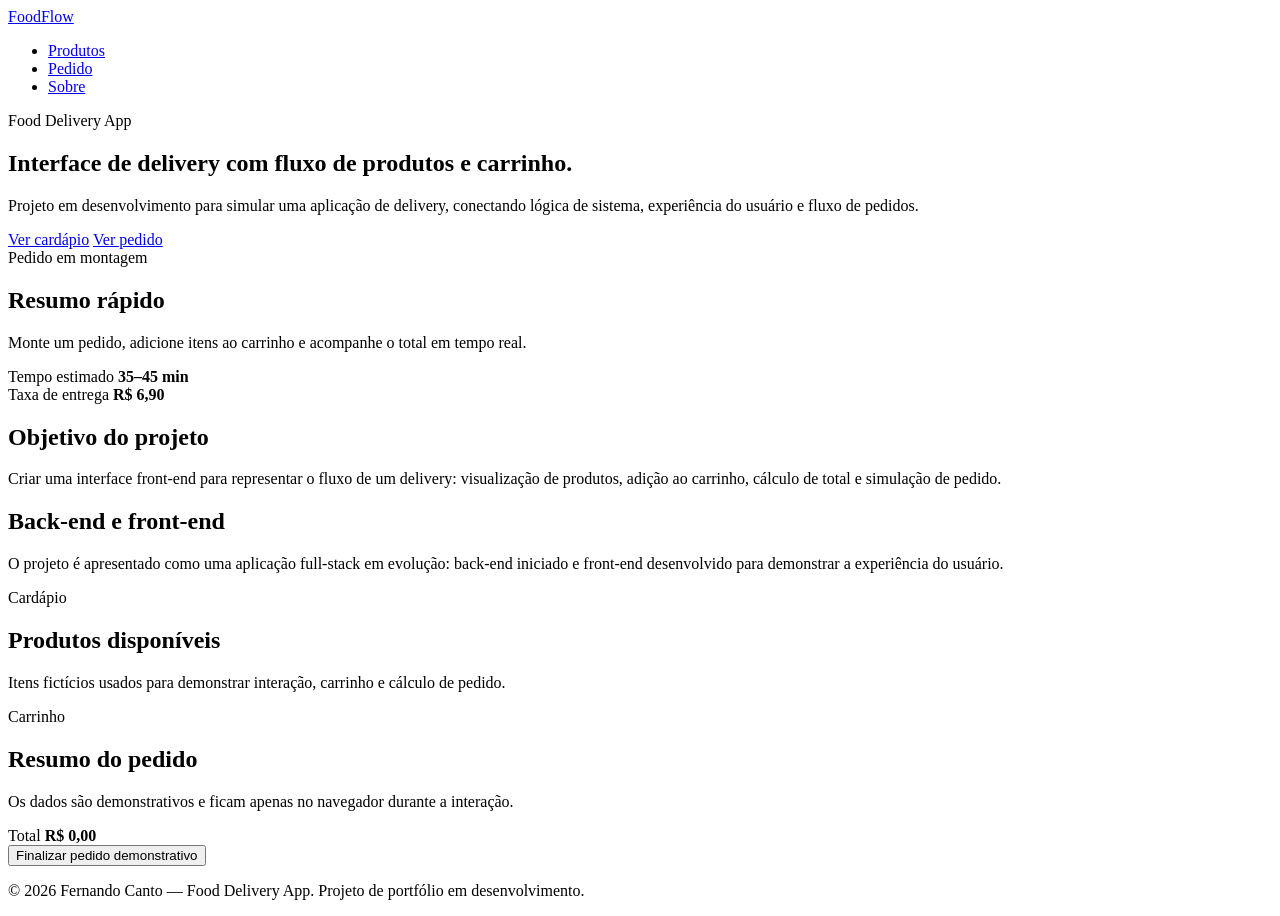
==== index.html @ 1e802fc6 "Cria interface front-end do Food Delivery App" ====
<!DOCTYPE html>
<html lang="pt-BR">
<head>
  <meta charset="UTF-8" />
  <meta name="viewport" content="width=device-width, initial-scale=1.0" />
  <title>Food Delivery App | Fernando Canto</title>
  <meta name="description" content="Interface front-end de um aplicativo de delivery com produtos, carrinho e resumo de pedido." />
  <link rel="stylesheet" href="style.css" />
</head>
<body>
  <header class="site-header">
    <nav class="navbar container">
      <a href="#" class="brand">Food<span>Flow</span></a>
      <ul class="nav-links">
        <li><a href="#produtos">Produtos</a></li>
        <li><a href="#pedido">Pedido</a></li>
        <li><a href="#sobre">Sobre</a></li>
      </ul>
    </nav>
  </header>

  <main>
    <section class="hero">
      <div class="container hero-grid">
        <div class="hero-copy">
          <p class="eyebrow">Food Delivery App</p>
          <h1>Interface de delivery com fluxo de produtos e carrinho.</h1>
          <p>
            Projeto em desenvolvimento para simular uma aplicação de delivery, conectando lógica de sistema, experiência do usuário e fluxo de pedidos.
          </p>
          <div class="hero-actions">
            <a href="#produtos" class="btn btn-primary">Ver cardápio</a>
            <a href="#pedido" class="btn btn-secondary">Ver pedido</a>
          </div>
        </div>

        <aside class="order-preview" aria-label="Resumo de pedido demonstrativo">
          <span class="status-pill">Pedido em montagem</span>
          <h2>Resumo rápido</h2>
          <p>Monte um pedido, adicione itens ao carrinho e acompanhe o total em tempo real.</p>
          <div class="preview-item">
            <span>Tempo estimado</span>
            <strong>35–45 min</strong>
          </div>
          <div class="preview-item">
            <span>Taxa de entrega</span>
            <strong>R$ 6,90</strong>
          </div>
        </aside>
      </div>
    </section>

    <section id="sobre" class="section">
      <div class="container info-grid">
        <article class="info-card">
          <h2>Objetivo do projeto</h2>
          <p>
            Criar uma interface front-end para representar o fluxo de um delivery: visualização de produtos, adição ao carrinho, cálculo de total e simulação de pedido.
          </p>
        </article>
        <article class="info-card">
          <h2>Back-end e front-end</h2>
          <p>
            O projeto é apresentado como uma aplicação full-stack em evolução: back-end iniciado e front-end desenvolvido para demonstrar a experiência do usuário.
          </p>
        </article>
      </div>
    </section>

    <section id="produtos" class="section section-alt">
      <div class="container">
        <div class="section-header">
          <p class="eyebrow">Cardápio</p>
          <h2>Produtos disponíveis</h2>
          <p>Itens fictícios usados para demonstrar interação, carrinho e cálculo de pedido.</p>
        </div>

        <div class="products-grid" id="productsGrid"></div>
      </div>
    </section>

    <section id="pedido" class="section">
      <div class="container checkout-grid">
        <div>
          <p class="eyebrow">Carrinho</p>
          <h2>Resumo do pedido</h2>
          <p class="muted">Os dados são demonstrativos e ficam apenas no navegador durante a interação.</p>
        </div>

        <aside class="cart-card">
          <div id="cartItems" class="cart-items"></div>
          <div class="cart-total">
            <span>Total</span>
            <strong id="cartTotal">R$ 0,00</strong>
          </div>
          <button id="finishOrder" class="btn btn-primary full">Finalizar pedido demonstrativo</button>
          <p id="orderMessage" class="order-message"></p>
        </aside>
      </div>
    </section>
  </main>

  <footer class="site-footer">
    <div class="container">
      <p>© 2026 Fernando Canto — Food Delivery App. Projeto de portfólio em desenvolvimento.</p>
    </div>
  </footer>

  <script src="script.js"></script>
</body>
</html>
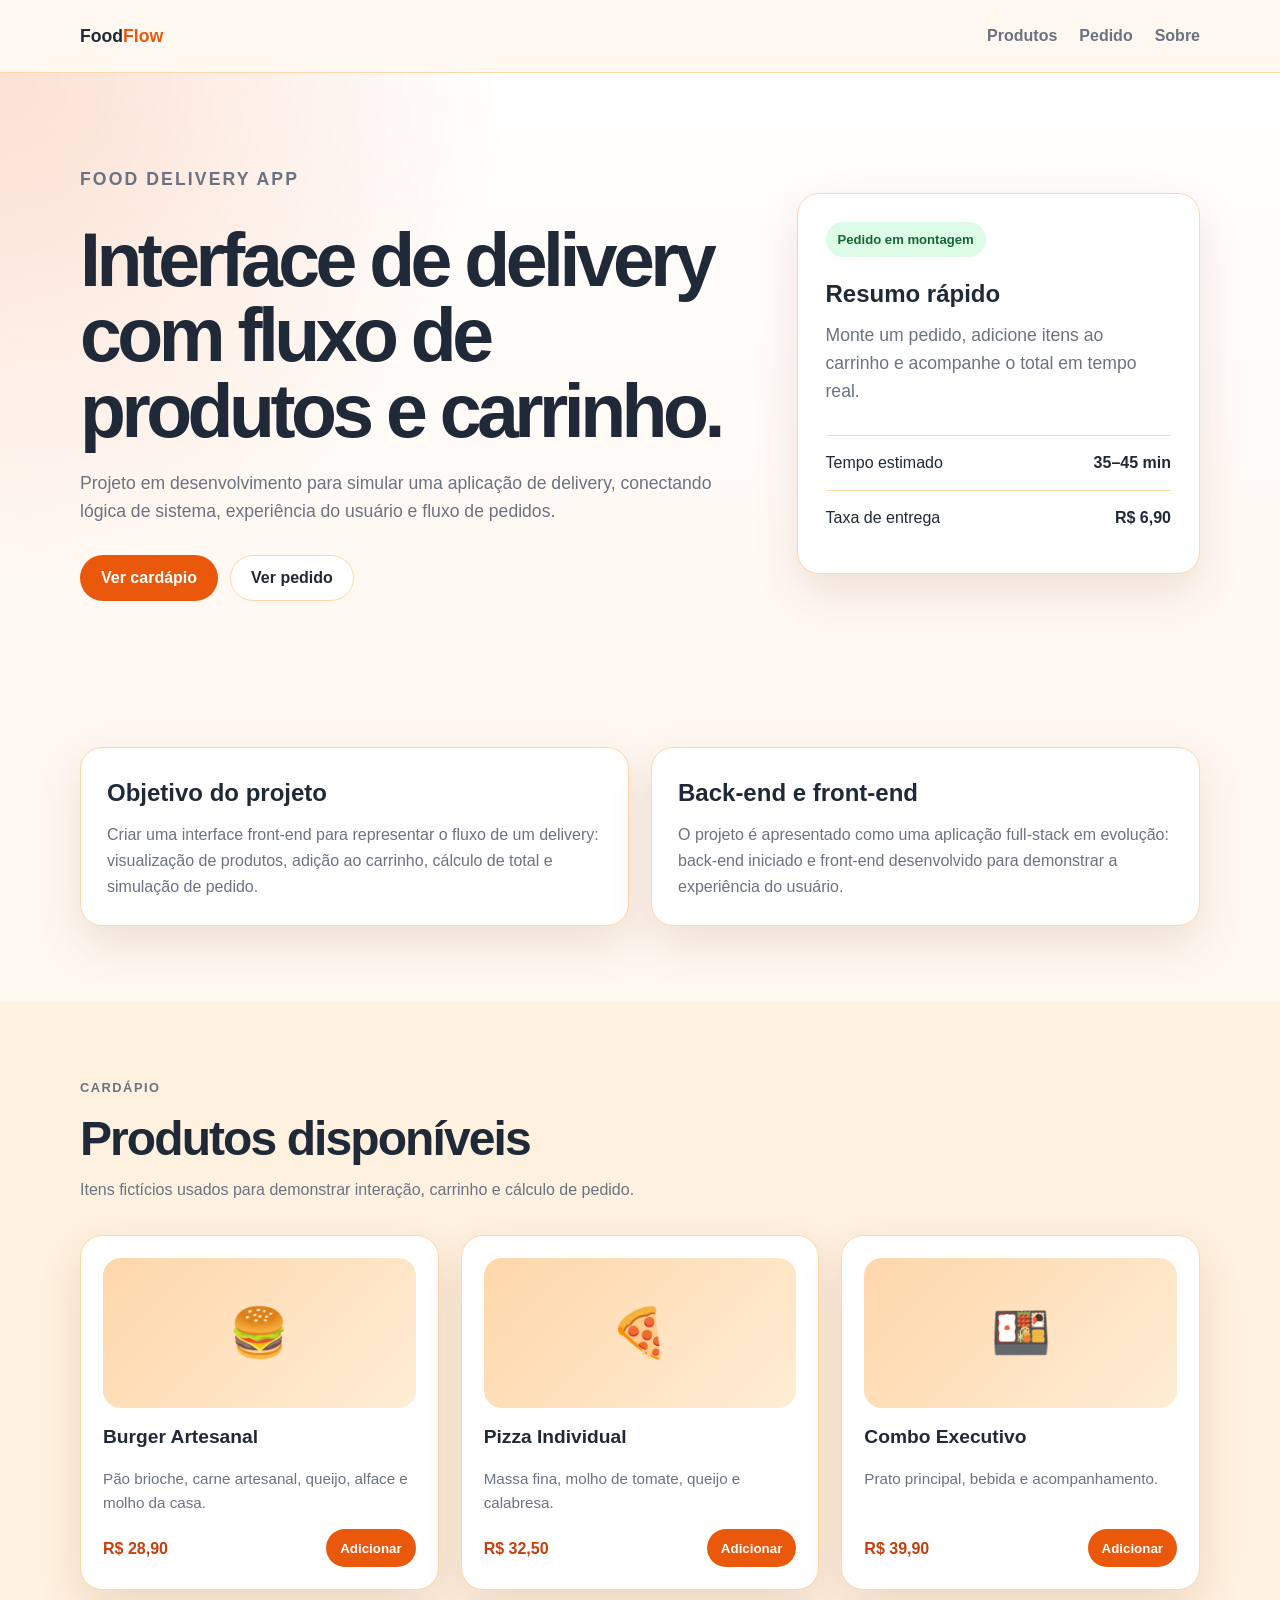
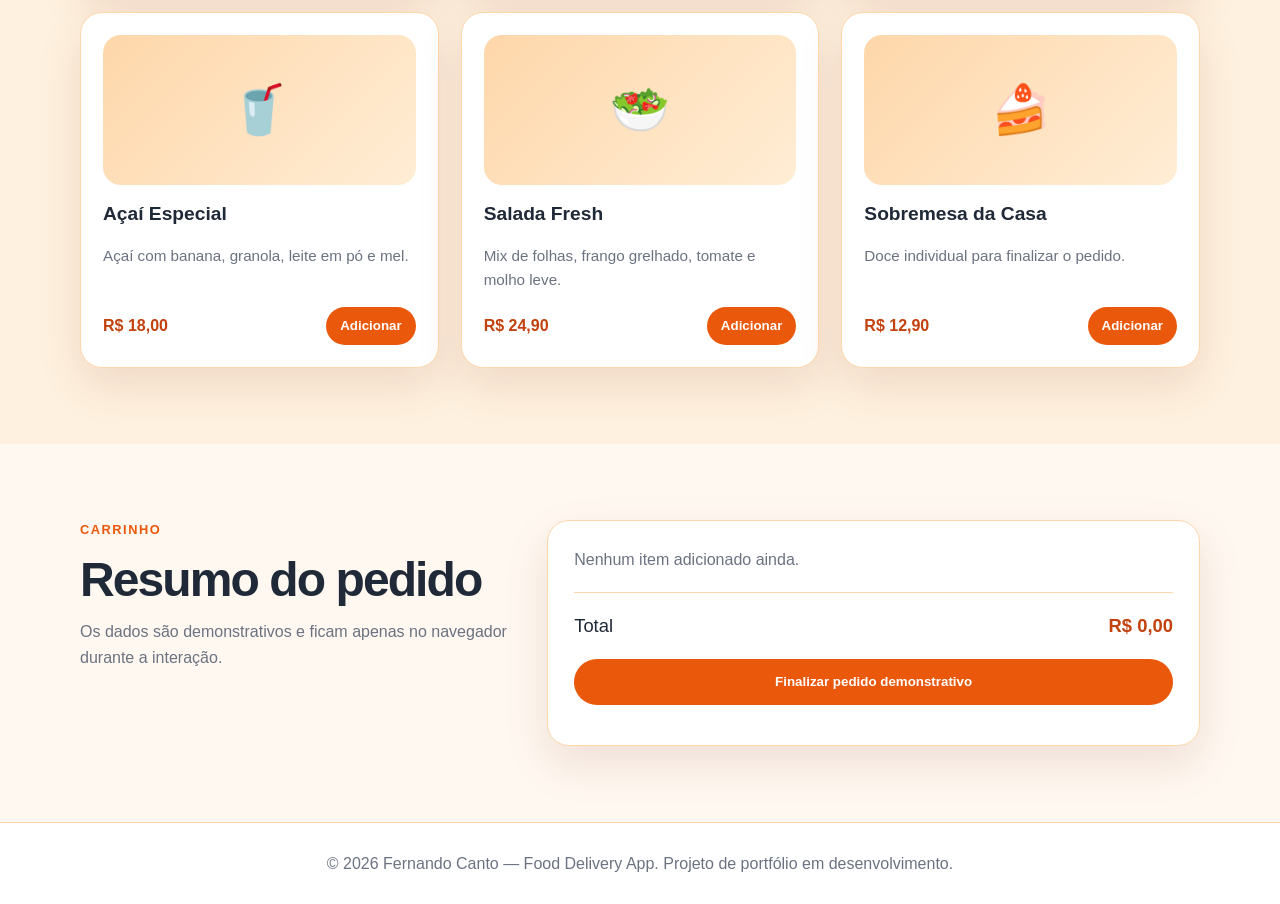
==== commit 53e31007: "Conecta script do carrinho à interface" ====
--- a/index.html
+++ b/index.html
@@ -106,6 +106,6 @@
     </div>
   </footer>
 
-  <script src="script.js"></script>
+  <script src="assets/app.js"></script>
 </body>
 </html>
--- a/style.css
+++ b/style.css
@@ -0,0 +1,403 @@
+:root {
+  --bg: #fff8f1;
+  --surface: #ffffff;
+  --surface-alt: #fff1df;
+  --text: #1f2937;
+  --muted: #6b7280;
+  --primary: #ea580c;
+  --primary-dark: #c2410c;
+  --accent: #16a34a;
+  --border: #fed7aa;
+  --shadow: 0 18px 45px rgba(124, 45, 18, 0.12);
+  --radius: 22px;
+  --max-width: 1120px;
+}
+
+* {
+  margin: 0;
+  padding: 0;
+  box-sizing: border-box;
+}
+
+html {
+  scroll-behavior: smooth;
+}
+
+body {
+  font-family: Arial, Helvetica, sans-serif;
+  color: var(--text);
+  background: var(--bg);
+  line-height: 1.6;
+}
+
+.container {
+  width: min(100% - 32px, var(--max-width));
+  margin: 0 auto;
+}
+
+a {
+  text-decoration: none;
+  color: inherit;
+}
+
+ul {
+  list-style: none;
+}
+
+.site-header {
+  position: sticky;
+  top: 0;
+  z-index: 20;
+  background: rgba(255, 248, 241, 0.92);
+  backdrop-filter: blur(12px);
+  border-bottom: 1px solid var(--border);
+}
+
+.navbar {
+  min-height: 72px;
+  display: flex;
+  align-items: center;
+  justify-content: space-between;
+  gap: 24px;
+}
+
+.brand {
+  font-weight: 900;
+  font-size: 1.1rem;
+}
+
+.brand span {
+  color: var(--primary);
+}
+
+.nav-links {
+  display: flex;
+  align-items: center;
+  gap: 22px;
+  color: var(--muted);
+  font-weight: 700;
+}
+
+.nav-links a:hover {
+  color: var(--primary);
+}
+
+.hero {
+  padding: 92px 0 70px;
+  background:
+    radial-gradient(circle at top left, rgba(234, 88, 12, 0.18), transparent 36%),
+    linear-gradient(180deg, #ffffff 0%, var(--bg) 100%);
+}
+
+.hero-grid {
+  display: grid;
+  grid-template-columns: 1.25fr 0.75fr;
+  gap: 44px;
+  align-items: center;
+}
+
+.eyebrow {
+  color: var(--primary);
+  text-transform: uppercase;
+  letter-spacing: 0.12em;
+  font-size: 0.8rem;
+  font-weight: 900;
+  margin-bottom: 14px;
+}
+
+.hero h1 {
+  font-size: clamp(2.4rem, 6vw, 4.7rem);
+  line-height: 1;
+  letter-spacing: -0.06em;
+  margin-bottom: 20px;
+}
+
+.hero p,
+.section-header p,
+.muted,
+.info-card p {
+  color: var(--muted);
+}
+
+.hero p {
+  max-width: 680px;
+  font-size: 1.1rem;
+  margin-bottom: 30px;
+}
+
+.hero-actions {
+  display: flex;
+  flex-wrap: wrap;
+  gap: 12px;
+}
+
+.btn {
+  display: inline-flex;
+  align-items: center;
+  justify-content: center;
+  min-height: 46px;
+  padding: 0 20px;
+  border-radius: 999px;
+  border: 1px solid transparent;
+  font-weight: 900;
+  cursor: pointer;
+  transition: 0.2s ease;
+}
+
+.btn-primary {
+  background: var(--primary);
+  color: #ffffff;
+}
+
+.btn-primary:hover {
+  background: var(--primary-dark);
+  transform: translateY(-2px);
+}
+
+.btn-secondary {
+  background: #ffffff;
+  border-color: var(--border);
+  color: var(--text);
+}
+
+.btn-secondary:hover {
+  color: var(--primary);
+  border-color: var(--primary);
+  transform: translateY(-2px);
+}
+
+.full {
+  width: 100%;
+}
+
+.order-preview,
+.info-card,
+.product-card,
+.cart-card {
+  background: var(--surface);
+  border: 1px solid var(--border);
+  border-radius: var(--radius);
+  box-shadow: var(--shadow);
+}
+
+.order-preview {
+  padding: 28px;
+}
+
+.status-pill {
+  display: inline-flex;
+  padding: 7px 12px;
+  border-radius: 999px;
+  background: #dcfce7;
+  color: #166534;
+  font-size: 0.82rem;
+  font-weight: 900;
+  margin-bottom: 18px;
+}
+
+.order-preview h2 {
+  margin-bottom: 8px;
+}
+
+.preview-item {
+  display: flex;
+  justify-content: space-between;
+  gap: 16px;
+  padding: 14px 0;
+  border-top: 1px solid var(--border);
+}
+
+.section {
+  padding: 76px 0;
+}
+
+.section-alt {
+  background: var(--surface-alt);
+}
+
+.section-header {
+  max-width: 760px;
+  margin-bottom: 32px;
+}
+
+.section-header h2,
+.checkout-grid h2 {
+  font-size: clamp(1.8rem, 4vw, 3rem);
+  line-height: 1.1;
+  letter-spacing: -0.04em;
+  margin-bottom: 12px;
+}
+
+.info-grid {
+  display: grid;
+  grid-template-columns: repeat(2, 1fr);
+  gap: 22px;
+}
+
+.info-card {
+  padding: 26px;
+}
+
+.info-card h2 {
+  margin-bottom: 10px;
+}
+
+.products-grid {
+  display: grid;
+  grid-template-columns: repeat(3, 1fr);
+  gap: 22px;
+}
+
+.product-card {
+  padding: 22px;
+  display: flex;
+  flex-direction: column;
+  gap: 14px;
+}
+
+.product-image {
+  height: 150px;
+  border-radius: 18px;
+  background: linear-gradient(135deg, #fed7aa, #ffedd5);
+  display: grid;
+  place-items: center;
+  font-size: 3rem;
+}
+
+.product-card h3 {
+  font-size: 1.2rem;
+}
+
+.product-card p {
+  color: var(--muted);
+  font-size: 0.95rem;
+}
+
+.product-footer {
+  display: flex;
+  align-items: center;
+  justify-content: space-between;
+  gap: 12px;
+  margin-top: auto;
+}
+
+.price {
+  font-weight: 900;
+  color: var(--primary-dark);
+}
+
+.add-btn {
+  min-height: 38px;
+  padding: 0 14px;
+  border-radius: 999px;
+  border: none;
+  background: var(--primary);
+  color: #ffffff;
+  font-weight: 900;
+  cursor: pointer;
+}
+
+.checkout-grid {
+  display: grid;
+  grid-template-columns: 0.8fr 1.2fr;
+  gap: 32px;
+  align-items: start;
+}
+
+.cart-card {
+  padding: 26px;
+}
+
+.cart-items {
+  display: grid;
+  gap: 12px;
+  margin-bottom: 20px;
+}
+
+.cart-item {
+  display: flex;
+  justify-content: space-between;
+  gap: 14px;
+  padding: 12px;
+  border: 1px solid var(--border);
+  border-radius: 14px;
+  background: #fffaf5;
+}
+
+.cart-item strong {
+  color: var(--primary-dark);
+}
+
+.cart-total {
+  display: flex;
+  justify-content: space-between;
+  padding: 18px 0;
+  border-top: 1px solid var(--border);
+  font-size: 1.15rem;
+}
+
+.cart-total strong {
+  color: var(--primary-dark);
+}
+
+.order-message {
+  color: var(--accent);
+  font-weight: 900;
+  margin-top: 14px;
+}
+
+.site-footer {
+  padding: 28px 0;
+  border-top: 1px solid var(--border);
+  text-align: center;
+  color: var(--muted);
+  background: #ffffff;
+}
+
+@media (max-width: 900px) {
+  .hero-grid,
+  .info-grid,
+  .checkout-grid {
+    grid-template-columns: 1fr;
+  }
+
+  .products-grid {
+    grid-template-columns: repeat(2, 1fr);
+  }
+}
+
+@media (max-width: 640px) {
+  .navbar {
+    align-items: flex-start;
+    flex-direction: column;
+    padding: 16px 0;
+  }
+
+  .nav-links {
+    width: 100%;
+    overflow-x: auto;
+    gap: 16px;
+    padding-bottom: 4px;
+  }
+
+  .hero {
+    padding: 64px 0 50px;
+  }
+
+  .section {
+    padding: 58px 0;
+  }
+
+  .products-grid {
+    grid-template-columns: 1fr;
+  }
+
+  .btn,
+  .hero-actions {
+    width: 100%;
+  }
+
+  .hero-actions .btn {
+    width: 100%;
+  }
+}
